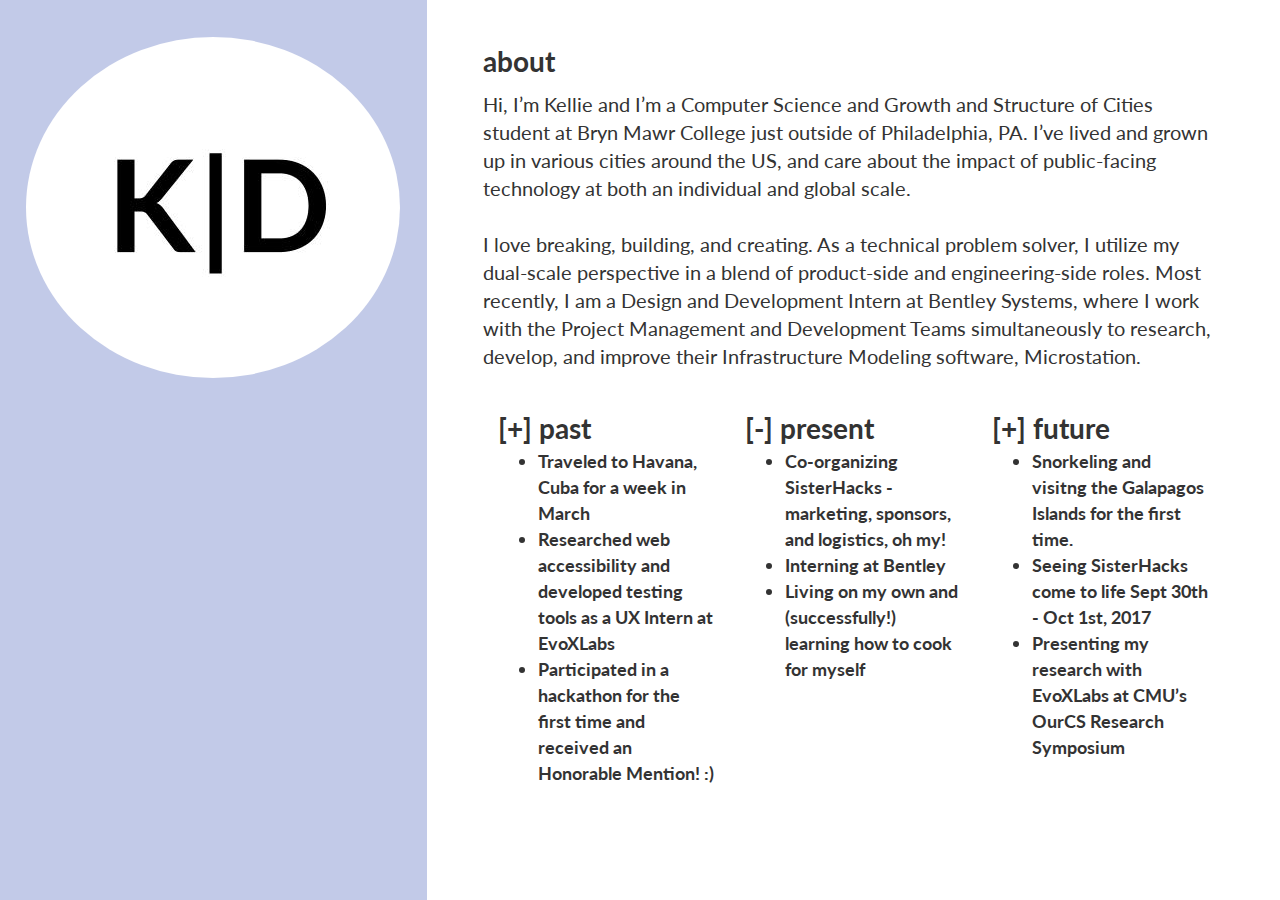
==== index.html @ 6e1221f1 "start on js reveal" ====
<!doctype html>
<!--[if lt IE 7]>      <html class="no-js lt-ie9 lt-ie8 lt-ie7" lang=""> <![endif]-->
<!--[if IE 7]>         <html class="no-js lt-ie9 lt-ie8" lang=""> <![endif]-->
<!--[if IE 8]>         <html class="no-js lt-ie9" lang=""> <![endif]-->
<!--[if gt IE 8]><!--> <html class="no-js" lang=""> <!--<![endif]-->
    <head>
        <meta charset="utf-8">
        <meta http-equiv="X-UA-Compatible" content="IE=edge,chrome=1">
        <title></title>
        <meta name="description" content="">
        <meta name="viewport" content="width=device-width, initial-scale=1">
        <link rel="apple-touch-icon" href="apple-touch-icon.png">

        <link rel="stylesheet" href="css/bootstrap.min.css">
        <link rel="stylesheet" href="css/bootstrap-theme.min.css">
        <link rel="stylesheet" href="css/main.css">
        
        <link rel="stylesheet" href="path/to/font-awesome/css/font-awesome.min.css">
        
        <link href="https://fonts.googleapis.com/css?family=Lato:400,700" rel="stylesheet">

        <script src="js/vendor/modernizr-2.8.3-respond-1.4.2.min.js"></script>
        <script src="https://ajax.googleapis.com/ajax/libs/jquery/3.2.1/jquery.min.js"></script>
        <script src="js/main.js"></script>
        
        <script>
        
        </script>
    </head>
    <body>
        <!--[if lt IE 8]>
            <p class="browserupgrade">You are using an <strong>outdated</strong> browser. Please <a href="http://browsehappy.com/">upgrade your browser</a> to improve your experience.</p>
        <![endif]-->
    <div class ="main-body">
        
<!--        Houses main icon, links, and navigation-->
        <div class = "sidebar col-sm-4">
            <div class ="initials">
                <div class="col-xl-4">
                    <img src="initials.jpg">
                </div>
            </div>
        </div>
        
        <div class = "about col-sm-8">
            <div class ="about-body">
                <div class ="title">about
                    <p></p>
                </div>
                <div class="text"> Hi, I’m Kellie and I’m a Computer Science and Growth and Structure of Cities student at Bryn Mawr College just outside of Philadelphia, PA. I’ve lived and grown up in various cities around the US, and care about the impact of public-facing technology at both an individual and global scale.
                    <br>
                    <br>
                    I love breaking, building, and creating. As a technical problem solver, I utilize my dual-scale perspective in a blend of product-side and engineering-side roles. Most recently, I am a Design and Development Intern at Bentley Systems, where I work with the Project Management and Development Teams simultaneously to research, develop, and improve their Infrastructure Modeling software, Microstation. 
                </div>
                <div class="now">
                    <div id="past" class="title past col-sm-4"> [+] past
                    <ul class="fa-ul list">
                            <li><i class="fa fa-circle" aria-hidden="true"></i>Traveled to Havana, Cuba for a week in March</li>
                            <li>Researched web accessibility and developed testing tools as a UX Intern at EvoXLabs</li>
                            <li>Participated in a hackathon for the first time and received an Honorable Mention! :) </li>
                        </ul>
                    </div>
                    <div id="present" class="title present col-sm-4"> [-] present
                        <ul class="fa-ul list">
                            <li><i class="fa fa-circle" aria-hidden="true"></i>Co-organizing SisterHacks - marketing, sponsors, and logistics, oh my!</li>
                            <li>Interning at Bentley</li>
                            <li>Living on my own and (successfully!) learning how to cook for myself</li>
                        </ul>
                    </div>
                    <div id="past" class="title future col-sm-4"> [+] future
                    <ul class="fa-ul list">
                            <li><i class="fa fa-circle" aria-hidden="true"></i>Snorkeling and visitng the Galapagos Islands for the first time.</li>
                            <li>Seeing SisterHacks come to life Sept 30th - Oct 1st, 2017</li>
                            <li>Presenting my research with EvoXLabs at CMU’s OurCS Research Symposium</li>
                        </ul>
                    </div>
                </div>
            </div>
        </div>
    </div>

<!--
    <div class="container">
       Example row of columns 
      <div class="row">
        <div class="col-md-4">
          <h2>Heading</h2>
          <p>Donec id elit non mi porta gravida at eget metus. Fusce dapibus, tellus ac cursus commodo, tortor mauris condimentum nibh, ut fermentum massa justo sit amet risus. Etiam porta sem malesuada magna mollis euismod. Donec sed odio dui. </p>
          <p><a class="btn btn-default" href="#" role="button">View details &raquo;</a></p>
        </div>
        <div class="col-md-4">
          <h2>Heading</h2>
          <p>Donec id elit non mi porta gravida at eget metus. Fusce dapibus, tellus ac cursus commodo, tortor mauris condimentum nibh, ut fermentum massa justo sit amet risus. Etiam porta sem malesuada magna mollis euismod. Donec sed odio dui. </p>
          <p><a class="btn btn-default" href="#" role="button">View details &raquo;</a></p>
       </div>
        <div class="col-md-4">
          <h2>Heading</h2>
          <p>Donec sed odio dui. Cras justo odio, dapibus ac facilisis in, egestas eget quam. Vestibulum id ligula porta felis euismod semper. Fusce dapibus, tellus ac cursus commodo, tortor mauris condimentum nibh, ut fermentum massa justo sit amet risus.</p>
          <p><a class="btn btn-default" href="#" role="button">View details &raquo;</a></p>
        </div>
      </div>
-->
        <script src="//ajax.googleapis.com/ajax/libs/jquery/1.11.2/jquery.min.js"></script>
        
        <script>window.jQuery || document.write('<script src="js/vendor/jquery-1.11.2.min.js"><\/script>')</script>

        <script src="js/vendor/bootstrap.min.js"></script>

        <script src="js/main.js"></script>

        <!-- Google Analytics: change UA-XXXXX-X to be your site's ID. -->
        <script>
            (function(b,o,i,l,e,r){b.GoogleAnalyticsObject=l;b[l]||(b[l]=
            function(){(b[l].q=b[l].q||[]).push(arguments)});b[l].l=+new Date;
            e=o.createElement(i);r=o.getElementsByTagName(i)[0];
            e.src='//www.google-analytics.com/analytics.js';
            r.parentNode.insertBefore(e,r)}(window,document,'script','ga'));
            ga('create','UA-XXXXX-X','auto');ga('send','pageview');
        </script>
    </body>
</html>
---- css/main.css ----
/* ==========================================================================
   Kellie's custom styles
   ========================================================================== */

/* GLOBAL STYLES & CONTENT WIDTHS/PADDING */

body {
    font-family: 'Lato', sans-serif;
    width: 100%;
    height: 100%;
}

.sidebar {
    background-color: #C2CAE8;
    height: 100vh;
}

.about {
    background-color: #FFF;
    height: 100vh;
}

.about-body {
    padding: 5%;
}

.now {
    padding-top: 5%;
}

/* COLORS - TEXT, BACKGROUND, & DETAILS */

.initials {
    display: flex;
    justify-content: center;
}

.initials img {
    width: 100%;
    border-radius: 50%;
    margin-top: 10%;
}

.title {
    font-weight: bold;
    font-size: 2em;
}

.text {
    font-size: 1.40em;
}

.list {
    font-size: 0.65em;
}
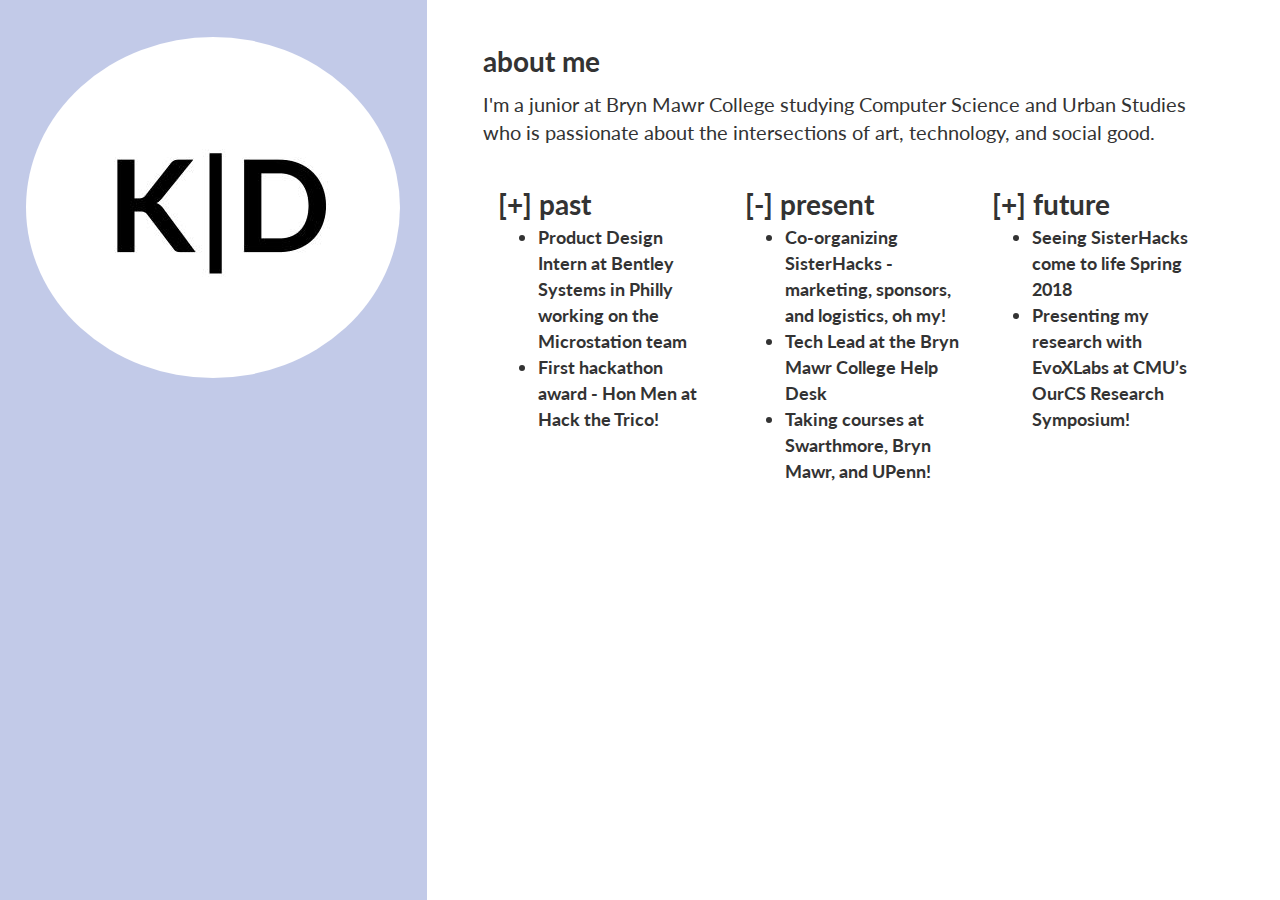
==== commit 6acbe258: "shorten bio and working on hide/show timeline" ====
--- a/index.html
+++ b/index.html
@@ -2,76 +2,87 @@
 <!--[if lt IE 7]>      <html class="no-js lt-ie9 lt-ie8 lt-ie7" lang=""> <![endif]-->
 <!--[if IE 7]>         <html class="no-js lt-ie9 lt-ie8" lang=""> <![endif]-->
 <!--[if IE 8]>         <html class="no-js lt-ie9" lang=""> <![endif]-->
-<!--[if gt IE 8]><!--> <html class="no-js" lang=""> <!--<![endif]-->
-    <head>
-        <meta charset="utf-8">
-        <meta http-equiv="X-UA-Compatible" content="IE=edge,chrome=1">
-        <title></title>
-        <meta name="description" content="">
-        <meta name="viewport" content="width=device-width, initial-scale=1">
-        <link rel="apple-touch-icon" href="apple-touch-icon.png">
+<!--[if gt IE 8]><!-->
+<html class="no-js" lang="">
+<!--<![endif]-->
 
-        <link rel="stylesheet" href="css/bootstrap.min.css">
-        <link rel="stylesheet" href="css/bootstrap-theme.min.css">
-        <link rel="stylesheet" href="css/main.css">
-        
-        <link rel="stylesheet" href="path/to/font-awesome/css/font-awesome.min.css">
-        
-        <link href="https://fonts.googleapis.com/css?family=Lato:400,700" rel="stylesheet">
+<head>
+    <meta charset="utf-8">
+    <meta http-equiv="X-UA-Compatible" content="IE=edge,chrome=1">
+    <title></title>
+    <meta name="description" content="Enthusiastic Computer Science and Urban Studies student living it up on the East Coast.">
+    <meta name="viewport" content="width=device-width, initial-scale=1">
+    <link rel="apple-touch-icon" href="apple-touch-icon.png">
 
-        <script src="js/vendor/modernizr-2.8.3-respond-1.4.2.min.js"></script>
-        <script src="https://ajax.googleapis.com/ajax/libs/jquery/3.2.1/jquery.min.js"></script>
-        <script src="js/main.js"></script>
-        
-        <script>
-        
-        </script>
-    </head>
-    <body>
-        <!--[if lt IE 8]>
-            <p class="browserupgrade">You are using an <strong>outdated</strong> browser. Please <a href="http://browsehappy.com/">upgrade your browser</a> to improve your experience.</p>
-        <![endif]-->
-    <div class ="main-body">
-        
-<!--        Houses main icon, links, and navigation-->
-        <div class = "sidebar col-sm-4">
-            <div class ="initials">
+    <link rel="stylesheet" href="css/bootstrap.min.css">
+    <link rel="stylesheet" href="css/bootstrap-theme.min.css">
+    <link rel="stylesheet" href="css/main.css">
+
+    <link rel="stylesheet" href="path/to/font-awesome/css/font-awesome.min.css">
+
+    <link href="https://fonts.googleapis.com/css?family=Lato:400,700" rel="stylesheet">
+
+    <script src="js/vendor/modernizr-2.8.3-respond-1.4.2.min.js"></script>
+    <script src="https://ajax.googleapis.com/ajax/libs/jquery/3.2.1/jquery.min.js"></script>
+    <script src="js/main.js"></script>
+
+    <script>
+        $(document).ready(function () {
+            $("pastTitle").click(function () {
+                $("pastBody").toggle();
+            });
+        });
+    </script>
+</head>
+
+<body>
+    <!--[if lt IE 8]>
+                <p class="browserupgrade">You are using an <strong>outdated</strong> browser. Please <a href="http://browsehappy.com/">upgrade your browser</a> to improve your experience.</p>
+            <![endif]-->
+    <div class="main-body">
+
+        <!--        Houses main icon, links, and navigation-->
+        <div class="sidebar col-sm-4">
+            <div class="initials">
                 <div class="col-xl-4">
                     <img src="initials.jpg">
                 </div>
             </div>
         </div>
-        
-        <div class = "about col-sm-8">
-            <div class ="about-body">
-                <div class ="title">about
+
+        <div class="about col-sm-8">
+            <div class="about-body">
+                <div class="title">about me
                     <p></p>
                 </div>
-                <div class="text"> Hi, I’m Kellie and I’m a Computer Science and Growth and Structure of Cities student at Bryn Mawr College just outside of Philadelphia, PA. I’ve lived and grown up in various cities around the US, and care about the impact of public-facing technology at both an individual and global scale.
-                    <br>
-                    <br>
-                    I love breaking, building, and creating. As a technical problem solver, I utilize my dual-scale perspective in a blend of product-side and engineering-side roles. Most recently, I am a Design and Development Intern at Bentley Systems, where I work with the Project Management and Development Teams simultaneously to research, develop, and improve their Infrastructure Modeling software, Microstation. 
+                <div class="text">
+                    I'm a junior at Bryn Mawr College studying Computer Science and Urban Studies who is passionate about the intersections of art, technology, and social good.
                 </div>
                 <div class="now">
-                    <div id="past" class="title past col-sm-4"> [+] past
-                    <ul class="fa-ul list">
-                            <li><i class="fa fa-circle" aria-hidden="true"></i>Traveled to Havana, Cuba for a week in March</li>
-                            <li>Researched web accessibility and developed testing tools as a UX Intern at EvoXLabs</li>
-                            <li>Participated in a hackathon for the first time and received an Honorable Mention! :) </li>
-                        </ul>
+                    <div id="past" class="title past col-sm-4">
+                        <div onclick="past()" id="pastTitle">[+] past</div>
+
+                        <div id="pastTitle2" style="display: none">[ -] past</div>
+
+                        <div id="pastBody">
+                            <ul class="fa-ul list">
+                                <i class="fa fa-circle" aria-hidden="true"></i>
+                                <li>Product Design Intern at Bentley Systems in Philly working on the Microstation team</li>
+                                <li>First hackathon award - Hon Men at Hack the Trico!</li>
+                            </ul>
+                        </div>
                     </div>
                     <div id="present" class="title present col-sm-4"> [-] present
                         <ul class="fa-ul list">
                             <li><i class="fa fa-circle" aria-hidden="true"></i>Co-organizing SisterHacks - marketing, sponsors, and logistics, oh my!</li>
-                            <li>Interning at Bentley</li>
-                            <li>Living on my own and (successfully!) learning how to cook for myself</li>
+                            <li>Tech Lead at the Bryn Mawr College Help Desk </li>
+                            <li>Taking courses at Swarthmore, Bryn Mawr, and UPenn!</li>
                         </ul>
                     </div>
                     <div id="past" class="title future col-sm-4"> [+] future
-                    <ul class="fa-ul list">
-                            <li><i class="fa fa-circle" aria-hidden="true"></i>Snorkeling and visitng the Galapagos Islands for the first time.</li>
-                            <li>Seeing SisterHacks come to life Sept 30th - Oct 1st, 2017</li>
-                            <li>Presenting my research with EvoXLabs at CMU’s OurCS Research Symposium</li>
+                        <ul class="fa-ul list">
+                            <li><i class="fa fa-circle" aria-hidden="true"></i>Seeing SisterHacks come to life Spring 2018</li>
+                            <li>Presenting my research with EvoXLabs at CMU’s OurCS Research Symposium!</li>
                         </ul>
                     </div>
                 </div>
@@ -79,43 +90,54 @@
         </div>
     </div>
 
-<!--
-    <div class="container">
-       Example row of columns 
-      <div class="row">
-        <div class="col-md-4">
-          <h2>Heading</h2>
-          <p>Donec id elit non mi porta gravida at eget metus. Fusce dapibus, tellus ac cursus commodo, tortor mauris condimentum nibh, ut fermentum massa justo sit amet risus. Etiam porta sem malesuada magna mollis euismod. Donec sed odio dui. </p>
-          <p><a class="btn btn-default" href="#" role="button">View details &raquo;</a></p>
-        </div>
-        <div class="col-md-4">
-          <h2>Heading</h2>
-          <p>Donec id elit non mi porta gravida at eget metus. Fusce dapibus, tellus ac cursus commodo, tortor mauris condimentum nibh, ut fermentum massa justo sit amet risus. Etiam porta sem malesuada magna mollis euismod. Donec sed odio dui. </p>
-          <p><a class="btn btn-default" href="#" role="button">View details &raquo;</a></p>
-       </div>
-        <div class="col-md-4">
-          <h2>Heading</h2>
-          <p>Donec sed odio dui. Cras justo odio, dapibus ac facilisis in, egestas eget quam. Vestibulum id ligula porta felis euismod semper. Fusce dapibus, tellus ac cursus commodo, tortor mauris condimentum nibh, ut fermentum massa justo sit amet risus.</p>
-          <p><a class="btn btn-default" href="#" role="button">View details &raquo;</a></p>
-        </div>
-      </div>
--->
-        <script src="//ajax.googleapis.com/ajax/libs/jquery/1.11.2/jquery.min.js"></script>
-        
-        <script>window.jQuery || document.write('<script src="js/vendor/jquery-1.11.2.min.js"><\/script>')</script>
+    <!--
+        <div class="container">
+           Example row of columns 
+          <div class="row">
+            <div class="col-md-4">
+              <h2>Heading</h2>
+              <p>Donec id elit non mi porta gravida at eget metus. Fusce dapibus, tellus ac cursus commodo, tortor mauris condimentum nibh, ut fermentum massa justo sit amet risus. Etiam porta sem malesuada magna mollis euismod. Donec sed odio dui. </p>
+              <p><a class="btn btn-default" href="#" role="button">View details &raquo;</a></p>
+            </div>
+            <div class="col-md-4">
+              <h2>Heading</h2>
+              <p>Donec id elit non mi porta gravida at eget metus. Fusce dapibus, tellus ac cursus commodo, tortor mauris condimentum nibh, ut fermentum massa justo sit amet risus. Etiam porta sem malesuada magna mollis euismod. Donec sed odio dui. </p>
+              <p><a class="btn btn-default" href="#" role="button">View details &raquo;</a></p>
+           </div>
+            <div class="col-md-4">
+              <h2>Heading</h2>
+              <p>Donec sed odio dui. Cras justo odio, dapibus ac facilisis in, egestas eget quam. Vestibulum id ligula porta felis euismod semper. Fusce dapibus, tellus ac cursus commodo, tortor mauris condimentum nibh, ut fermentum massa justo sit amet risus.</p>
+              <p><a class="btn btn-default" href="#" role="button">View details &raquo;</a></p>
+            </div>
+          </div>
+    -->
+    <script src="//ajax.googleapis.com/ajax/libs/jquery/1.11.2/jquery.min.js"></script>
 
-        <script src="js/vendor/bootstrap.min.js"></script>
+    <script>
+        window.jQuery || document.write('<script src="js/vendor/jquery-1.11.2.min.js"><\/script>')
+    </script>
 
-        <script src="js/main.js"></script>
+    <script src="js/vendor/bootstrap.min.js"></script>
 
-        <!-- Google Analytics: change UA-XXXXX-X to be your site's ID. -->
-        <script>
-            (function(b,o,i,l,e,r){b.GoogleAnalyticsObject=l;b[l]||(b[l]=
-            function(){(b[l].q=b[l].q||[]).push(arguments)});b[l].l=+new Date;
-            e=o.createElement(i);r=o.getElementsByTagName(i)[0];
-            e.src='//www.google-analytics.com/analytics.js';
-            r.parentNode.insertBefore(e,r)}(window,document,'script','ga'));
-            ga('create','UA-XXXXX-X','auto');ga('send','pageview');
-        </script>
-    </body>
-</html>
+    <script src="js/main.js"></script>
+
+    <!-- Google Analytics: change UA-XXXXX-X to be your site's ID. -->
+    <script>
+        (function (b, o, i, l, e, r) {
+            b.GoogleAnalyticsObject = l;
+            b[l] || (b[l] =
+                function () {
+                    (b[l].q = b[l].q || []).push(arguments)
+                });
+            b[l].l = +new Date;
+            e = o.createElement(i);
+            r = o.getElementsByTagName(i)[0];
+            e.src = '//www.google-analytics.com/analytics.js';
+            r.parentNode.insertBefore(e, r)
+        }(window, document, 'script', 'ga'));
+        ga('create', 'UA-XXXXX-X', 'auto');
+        ga('send', 'pageview');
+    </script>
+</body>
+
+</html>--- a/css/main.css
+++ b/css/main.css
@@ -59,3 +59,4 @@
 
 
 
+
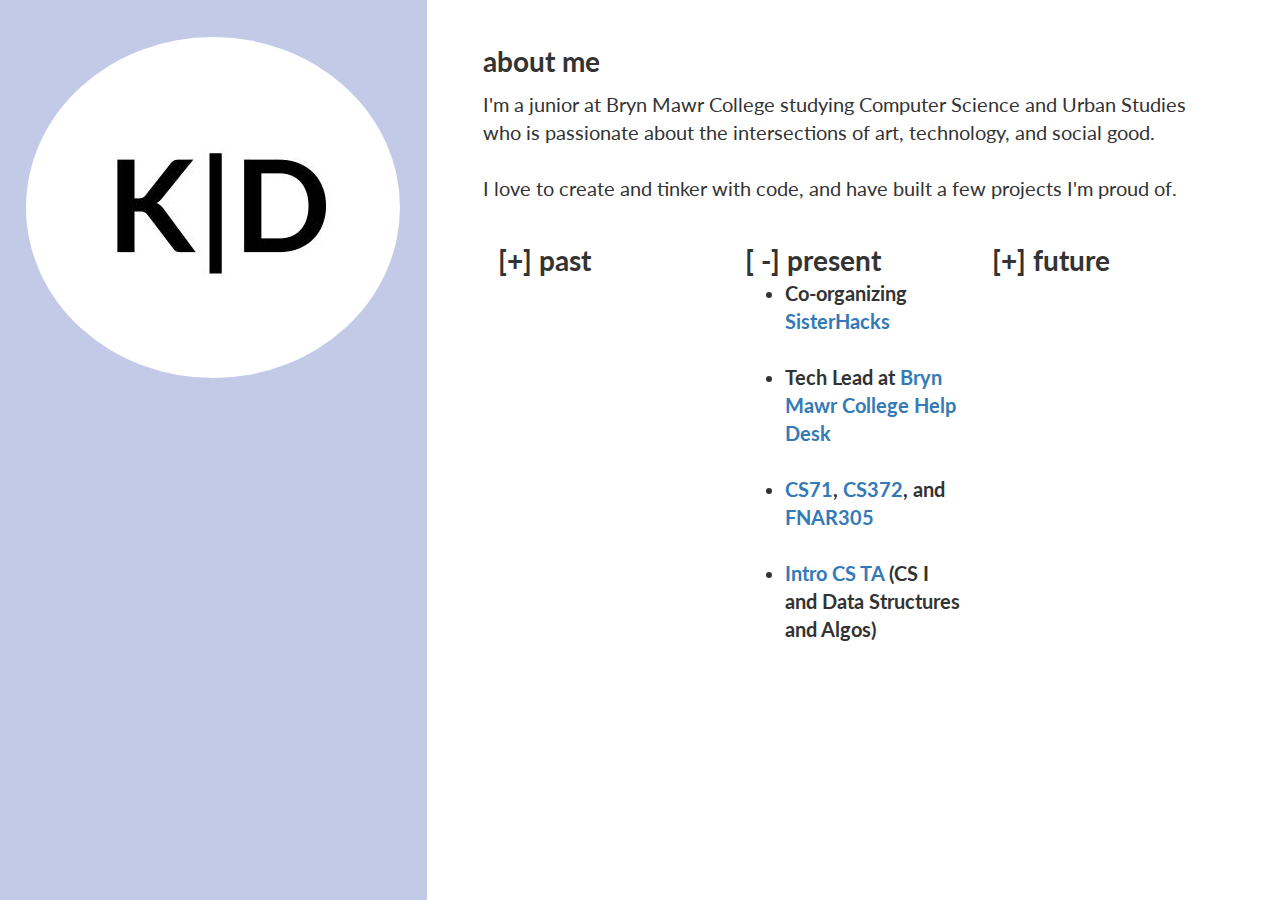
==== commit b0473e4b: "working dropdown tabs" ====
--- a/index.html
+++ b/index.html
@@ -18,7 +18,7 @@
     <link rel="stylesheet" href="css/bootstrap-theme.min.css">
     <link rel="stylesheet" href="css/main.css">
 
-    <link rel="stylesheet" href="path/to/font-awesome/css/font-awesome.min.css">
+    <link href="https://maxcdn.bootstrapcdn.com/font-awesome/4.7.0/css/font-awesome.min.css" rel="stylesheet" integrity="sha384-wvfXpqpZZVQGK6TAh5PVlGOfQNHSoD2xbE+QkPxCAFlNEevoEH3Sl0sibVcOQVnN" crossorigin="anonymous">
 
     <link href="https://fonts.googleapis.com/css?family=Lato:400,700" rel="stylesheet">
 
@@ -27,11 +27,6 @@
     <script src="js/main.js"></script>
 
     <script>
-        $(document).ready(function () {
-            $("pastTitle").click(function () {
-                $("pastBody").toggle();
-            });
-        });
     </script>
 </head>
 
@@ -57,60 +52,62 @@
                 </div>
                 <div class="text">
                     I'm a junior at Bryn Mawr College studying Computer Science and Urban Studies who is passionate about the intersections of art, technology, and social good.
+                    <br><br>
+                    I love to create and tinker with code, and have built a few projects I'm proud of. 
+                    <br>
                 </div>
                 <div class="now">
                     <div id="past" class="title past col-sm-4">
-                        <div onclick="past()" id="pastTitle">[+] past</div>
+                        <div id="pastTitle" onclick="past();">[+] past</div>
 
-                        <div id="pastTitle2" style="display: none">[ -] past</div>
+                        <div id="pastTitle2" style="display: none" onclick="past();">[ -] past</div>
 
-                        <div id="pastBody">
-                            <ul class="fa-ul list">
-                                <i class="fa fa-circle" aria-hidden="true"></i>
-                                <li>Product Design Intern at Bentley Systems in Philly working on the Microstation team</li>
-                                <li>First hackathon award - Hon Men at Hack the Trico!</li>
+                        <div id="pastBody" style="display: none; font-size: 0.7em;">
+                            <ul style="list-style-type:disc">
+                                <li>UX Intern at <a href="http://evoxlabs.org/people/kelliedinh">EvoXLabs</a> researching web accessibility</li>
+                                <br>
+                                <li>Product Design at <a href="https://www.bentley.com/en">Bentley Systems</a> on the Microstation team</li>
+                                <br>
+                                <li>First hackathon award - <a href="https://devpost.com/software/bored-at-the-bico">Honorable Mention</a> at <a href="http://hackthetri.co/">Hack the Tri-Co!</a></li>
                             </ul>
                         </div>
                     </div>
-                    <div id="present" class="title present col-sm-4"> [-] present
-                        <ul class="fa-ul list">
-                            <li><i class="fa fa-circle" aria-hidden="true"></i>Co-organizing SisterHacks - marketing, sponsors, and logistics, oh my!</li>
-                            <li>Tech Lead at the Bryn Mawr College Help Desk </li>
-                            <li>Taking courses at Swarthmore, Bryn Mawr, and UPenn!</li>
-                        </ul>
+                    <div id="present" class="title present col-sm-4">
+                        <div id="presentTitle" onclick="present();">[ -] present </div>
+
+                        <div id="presentTitle2" style="display: none" onclick="present();">[+] present</div>
+
+                        <div id="presentBody" style="font-size: 0.7em;">
+                            <ul style="list-style-type:disc">
+                                <li>Co-organizing <a href="http://sisterhacks.co/">SisterHacks</a></li>
+                                <br>
+                                <li>Tech Lead at <a href="http://www.brynmawr.edu/computing/support/HelpDesk.htm">Bryn Mawr College Help Desk</a> </li>
+                                <br>
+                                <li><a href="https://www.cs.swarthmore.edu/~zpalmer/cs71/f17/">CS71</a>, <a href="http://cs.brynmawr.edu/Courses/cs372/fall2017/">CS372</a>, and <a href="http://monumentlab.muralarts.org/">FNAR305</a></li>
+                                <br>
+                                <li><a href="http://cs.brynmawr.edu/cs113/">Intro CS TA</a> (CS I and Data Structures and Algos)</li>
+                            </ul>
+                        </div>
                     </div>
-                    <div id="past" class="title future col-sm-4"> [+] future
-                        <ul class="fa-ul list">
-                            <li><i class="fa fa-circle" aria-hidden="true"></i>Seeing SisterHacks come to life Spring 2018</li>
-                            <li>Presenting my research with EvoXLabs at CMU’s OurCS Research Symposium!</li>
-                        </ul>
+                    <div id="future" class="title future col-sm-4">
+
+                        <div id="futureTitle" onclick="future();">[+] future</div>
+
+                        <div id="futureTitle2" style="display: none" onclick="future();">[ -] future</div>
+
+                        <div id="futureBody" style="display: none; font-size: 0.7em;">
+                            <ul style="list-style-type:disc">
+                                <li>Seeing <a href="http://sisterhacks.co/">SisterHacks</a> come to life in Spring 2018</li>
+                                <br>
+                                <li>Presenting my research with EvoXLabs at <a href="http://www.cs.cmu.edu/ourcs/">CMU’s OurCS Research Symposium</a>!</li>
+                            </ul>
+                        </div>
                     </div>
                 </div>
             </div>
+        
         </div>
     </div>
-
-    <!--
-        <div class="container">
-           Example row of columns 
-          <div class="row">
-            <div class="col-md-4">
-              <h2>Heading</h2>
-              <p>Donec id elit non mi porta gravida at eget metus. Fusce dapibus, tellus ac cursus commodo, tortor mauris condimentum nibh, ut fermentum massa justo sit amet risus. Etiam porta sem malesuada magna mollis euismod. Donec sed odio dui. </p>
-              <p><a class="btn btn-default" href="#" role="button">View details &raquo;</a></p>
-            </div>
-            <div class="col-md-4">
-              <h2>Heading</h2>
-              <p>Donec id elit non mi porta gravida at eget metus. Fusce dapibus, tellus ac cursus commodo, tortor mauris condimentum nibh, ut fermentum massa justo sit amet risus. Etiam porta sem malesuada magna mollis euismod. Donec sed odio dui. </p>
-              <p><a class="btn btn-default" href="#" role="button">View details &raquo;</a></p>
-           </div>
-            <div class="col-md-4">
-              <h2>Heading</h2>
-              <p>Donec sed odio dui. Cras justo odio, dapibus ac facilisis in, egestas eget quam. Vestibulum id ligula porta felis euismod semper. Fusce dapibus, tellus ac cursus commodo, tortor mauris condimentum nibh, ut fermentum massa justo sit amet risus.</p>
-              <p><a class="btn btn-default" href="#" role="button">View details &raquo;</a></p>
-            </div>
-          </div>
-    -->
     <script src="//ajax.googleapis.com/ajax/libs/jquery/1.11.2/jquery.min.js"></script>
 
     <script>
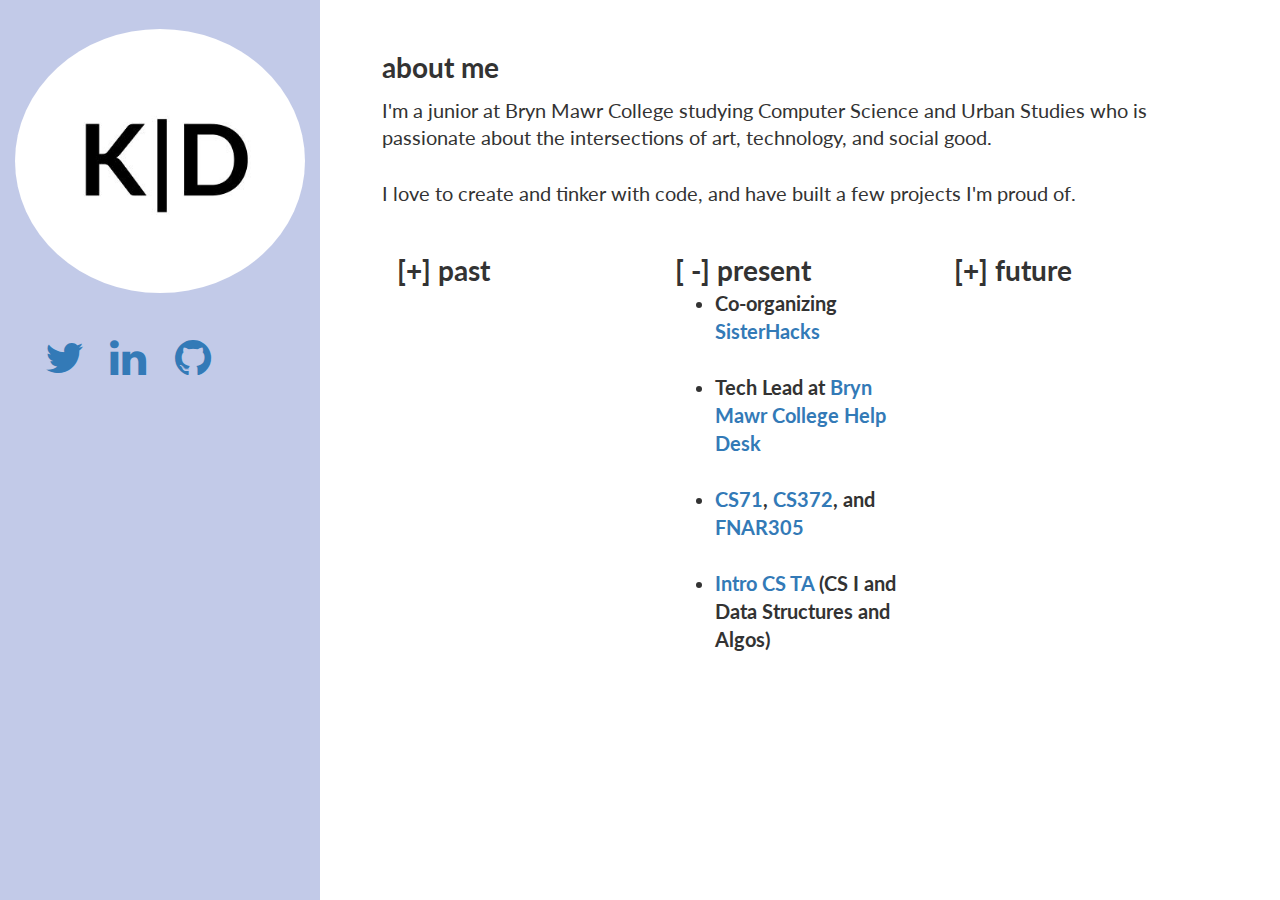
==== commit 1bb77d07: "add icons and resume" ====
--- a/index.html
+++ b/index.html
@@ -37,23 +37,36 @@
     <div class="main-body">
 
         <!--        Houses main icon, links, and navigation-->
-        <div class="sidebar col-sm-4">
+        <div class="sidebar col-md-3">
             <div class="initials">
                 <div class="col-xl-4">
                     <img src="initials.jpg">
+                    <div class="icons">
+                        <div class="col-xs-3">
+                            <a href="https://twitter.com/dinhkellie" target="_blank"><i class="fa fa-3x fa-twitter" aria-hidden="true"></i></a>
+                        </div>
+                        <div class="col-xs-3">
+                            <a href="https://linkedin.com/in/dinhkellie" target="_blank"><i class="fa fa-3x fa-linkedin" aria-hidden="true"></i></a>
+                        </div>
+                        
+                        <div class="col-xs-3">
+                            <a href="https://github.com/dinhkellie" target="_blank"><i class="fa fa-3x fa-github" aria-hidden="true"></i></a>
+                        </div>
+                        
+                    </div>
                 </div>
             </div>
         </div>
 
-        <div class="about col-sm-8">
+        <div class="about col-md-9">
             <div class="about-body">
                 <div class="title">about me
                     <p></p>
                 </div>
                 <div class="text">
                     I'm a junior at Bryn Mawr College studying Computer Science and Urban Studies who is passionate about the intersections of art, technology, and social good.
-                    <br><br>
-                    I love to create and tinker with code, and have built a few projects I'm proud of. 
+                    <br>
+                    <br> I love to create and tinker with code, and have built a few projects I'm proud of.
                     <br>
                 </div>
                 <div class="now">
@@ -105,7 +118,7 @@
                     </div>
                 </div>
             </div>
-        
+
         </div>
     </div>
     <script src="//ajax.googleapis.com/ajax/libs/jquery/1.11.2/jquery.min.js"></script>
--- a/css/main.css
+++ b/css/main.css
@@ -26,6 +26,11 @@
 
 .now {
     padding-top: 5%;
+}
+
+.icons {
+    color: black;
+    padding: 15% 5%;
 }
 
 /* COLORS - TEXT, BACKGROUND, & DETAILS */
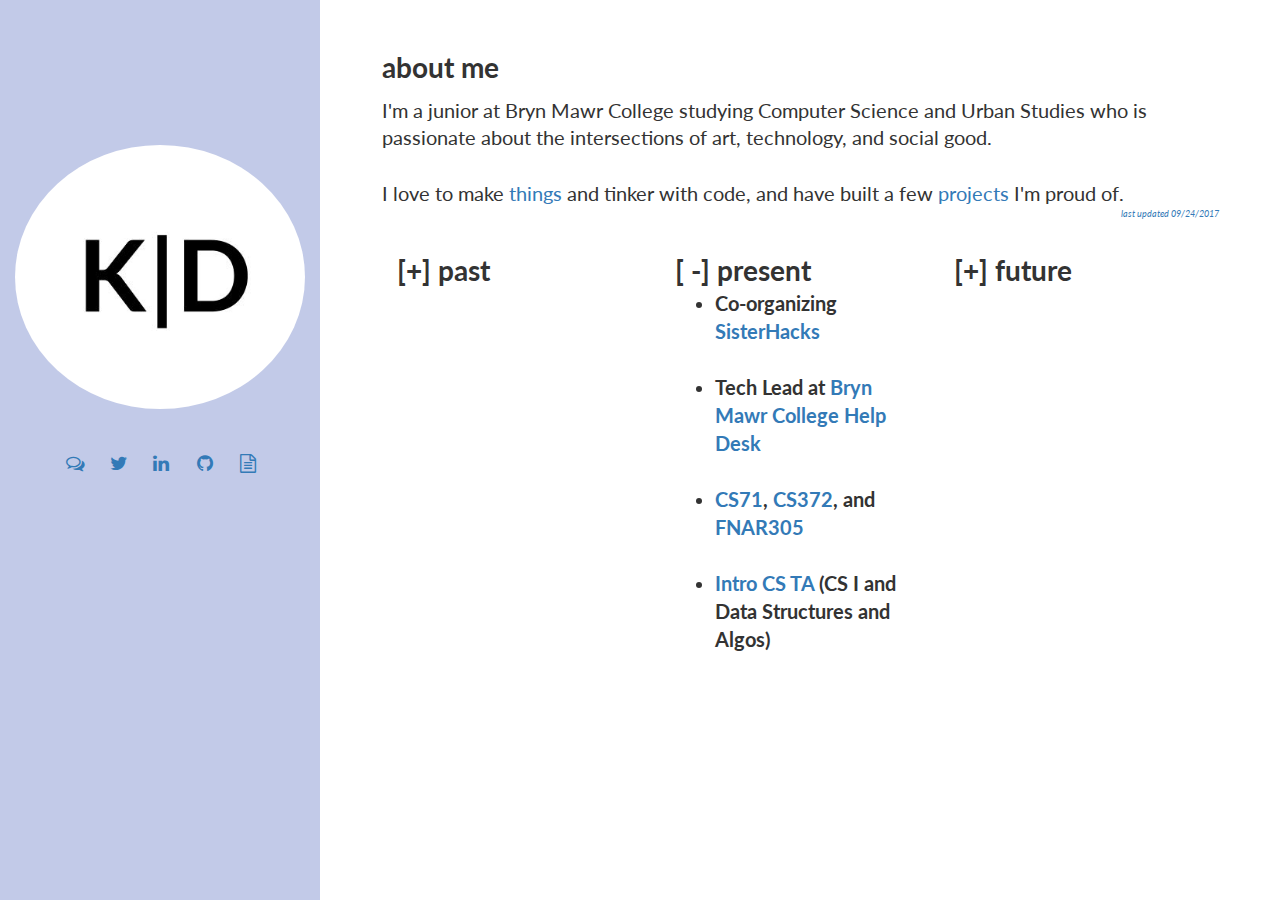
==== commit b16c9014: "working on projects page" ====
--- a/index.html
+++ b/index.html
@@ -27,6 +27,9 @@
     <script src="js/main.js"></script>
 
     <script>
+        $(document).ready(function() {
+            $('#section').fadeIn();
+        });
     </script>
 </head>
 
@@ -35,40 +38,46 @@
                 <p class="browserupgrade">You are using an <strong>outdated</strong> browser. Please <a href="http://browsehappy.com/">upgrade your browser</a> to improve your experience.</p>
             <![endif]-->
     <div class="main-body">
-
         <!--        Houses main icon, links, and navigation-->
-        <div class="sidebar col-md-3">
+        <div class="sidebar col-md-3 scrollspy">
             <div class="initials">
                 <div class="col-xl-4">
-                    <img src="initials.jpg">
+                    <a href="/">
+                        <img src="initials.jpg"></a>
                     <div class="icons">
-                        <div class="col-xs-3">
-                            <a href="https://twitter.com/dinhkellie" target="_blank"><i class="fa fa-3x fa-twitter" aria-hidden="true"></i></a>
+                        <div class="col-xs-2 col-xs-offset-1">
+                            <a href="https://m.me/dinhkellie" target="_blank"><i class="fa fa-lg fa-comments-o" aria-hidden="true"></i></a>
                         </div>
-                        <div class="col-xs-3">
-                            <a href="https://linkedin.com/in/dinhkellie" target="_blank"><i class="fa fa-3x fa-linkedin" aria-hidden="true"></i></a>
+                        <div class="col-xs-2">
+                            <a href="https://twitter.com/dinhkellie" target="_blank"><i class="fa fa-lg fa-twitter" aria-hidden="true"></i></a>
                         </div>
-                        
-                        <div class="col-xs-3">
-                            <a href="https://github.com/dinhkellie" target="_blank"><i class="fa fa-3x fa-github" aria-hidden="true"></i></a>
+                        <div class="col-xs-2">
+                            <a href="https://linkedin.com/in/dinhkellie" target="_blank"><i class="fa fa-lg fa-linkedin" aria-hidden="true"></i></a>
                         </div>
-                        
+
+                        <div class="col-xs-2">
+                            <a href="https://github.com/dinhkellie" target="_blank"><i class="fa fa-lg fa-github" aria-hidden="true"></i></a>
+                        </div>
+
+                        <div class="col-xs-2">
+                            <a class="bottom" title="" data-placement="bottom" data-toggle="tooltip" data-original-title="Seeking internships for Summer 2018!" href="Kellie_Dinh_Resume.pdf" target="_blank"><i class="fa fa-lg fa-file-text-o" aria-hidden="true"></i></a>
+                        </div>
                     </div>
                 </div>
             </div>
         </div>
 
-        <div class="about col-md-9">
-            <div class="about-body">
+        <div id="section" class="section col-md-9">
+            <div class="section-body">
                 <div class="title">about me
                     <p></p>
                 </div>
                 <div class="text">
                     I'm a junior at Bryn Mawr College studying Computer Science and Urban Studies who is passionate about the intersections of art, technology, and social good.
                     <br>
-                    <br> I love to create and tinker with code, and have built a few projects I'm proud of.
-                    <br>
+                    <br> I love to make <a href="https://www.thingiverse.com/dinhkellie/about" target="_blank">things</a> and tinker with code, and have built a few <a href="/projects.html">projects</a> I'm proud of.
                 </div>
+                <div style="font-size: 0.65em; float: right;"><i><a href="https://github.com/dinhkellie/kellie.me" target="_blank">last updated 09/24/2017</a></i></div>
                 <div class="now">
                     <div id="past" class="title past col-sm-4">
                         <div id="pastTitle" onclick="past();">[+] past</div>
@@ -77,11 +86,11 @@
 
                         <div id="pastBody" style="display: none; font-size: 0.7em;">
                             <ul style="list-style-type:disc">
-                                <li>UX Intern at <a href="http://evoxlabs.org/people/kelliedinh">EvoXLabs</a> researching web accessibility</li>
+                                <li>UX Intern at <a href="http://evoxlabs.org/people/kelliedinh" target="_blank">EvoXLabs</a> researching web accessibility</li>
                                 <br>
-                                <li>Product Design at <a href="https://www.bentley.com/en">Bentley Systems</a> on the Microstation team</li>
+                                <li>Product Design at <a href="https://www.bentley.com/en" target="_blank">Bentley Systems</a> on the Microstation team</li>
                                 <br>
-                                <li>First hackathon award - <a href="https://devpost.com/software/bored-at-the-bico">Honorable Mention</a> at <a href="http://hackthetri.co/">Hack the Tri-Co!</a></li>
+                                <li>First hackathon award - <a href="https://devpost.com/software/bored-at-the-bico" target="_blank">Honorable Mention</a> at <a href="http://hackthetri.co/">Hack the Tri-Co!</a></li>
                             </ul>
                         </div>
                     </div>
@@ -92,13 +101,13 @@
 
                         <div id="presentBody" style="font-size: 0.7em;">
                             <ul style="list-style-type:disc">
-                                <li>Co-organizing <a href="http://sisterhacks.co/">SisterHacks</a></li>
+                                <li>Co-organizing <a href="http://sisterhacks.co/" target="_blank">SisterHacks</a></li>
                                 <br>
-                                <li>Tech Lead at <a href="http://www.brynmawr.edu/computing/support/HelpDesk.htm">Bryn Mawr College Help Desk</a> </li>
+                                <li>Tech Lead at <a href="http://www.brynmawr.edu/computing/support/HelpDesk.htm" target="_blank">Bryn Mawr College Help Desk</a> </li>
                                 <br>
-                                <li><a href="https://www.cs.swarthmore.edu/~zpalmer/cs71/f17/">CS71</a>, <a href="http://cs.brynmawr.edu/Courses/cs372/fall2017/">CS372</a>, and <a href="http://monumentlab.muralarts.org/">FNAR305</a></li>
+                                <li><a href="https://www.cs.swarthmore.edu/~zpalmer/cs71/f17/" target="_blank">CS71</a>, <a href="http://cs.brynmawr.edu/Courses/cs372/fall2017/" target="_blank">CS372</a>, and <a href="http://monumentlab.muralarts.org/" target="_blank">FNAR305</a></li>
                                 <br>
-                                <li><a href="http://cs.brynmawr.edu/cs113/">Intro CS TA</a> (CS I and Data Structures and Algos)</li>
+                                <li><a href="http://cs.brynmawr.edu/cs113/" target="_blank">Intro CS TA</a> (CS I and Data Structures and Algos)</li>
                             </ul>
                         </div>
                     </div>
@@ -110,15 +119,14 @@
 
                         <div id="futureBody" style="display: none; font-size: 0.7em;">
                             <ul style="list-style-type:disc">
-                                <li>Seeing <a href="http://sisterhacks.co/">SisterHacks</a> come to life in Spring 2018</li>
+                                <li>Seeing <a href="http://sisterhacks.co/" target="_blank">SisterHacks</a> come to life in Spring 2018</li>
                                 <br>
-                                <li>Presenting my research with EvoXLabs at <a href="http://www.cs.cmu.edu/ourcs/">CMU’s OurCS Research Symposium</a>!</li>
+                                <li>Presenting my research with EvoXLabs at <a href="http://www.cs.cmu.edu/ourcs/" target="_blank">CMU’s OurCS Research Symposium</a>!</li>
                             </ul>
                         </div>
                     </div>
                 </div>
             </div>
-
         </div>
     </div>
     <script src="//ajax.googleapis.com/ajax/libs/jquery/1.11.2/jquery.min.js"></script>
@@ -130,6 +138,7 @@
     <script src="js/vendor/bootstrap.min.js"></script>
 
     <script src="js/main.js"></script>
+    <script src="js/jquery.combinedScroll.js"></script>
 
     <!-- Google Analytics: change UA-XXXXX-X to be your site's ID. -->
     <script>
--- a/css/main.css
+++ b/css/main.css
@@ -15,12 +15,27 @@
     height: 100vh;
 }
 
-.about {
+.section {
     background-color: #FFF;
     height: 100vh;
 }
 
-.about-body {
+#section {
+    opacity: 1;
+    -webkit-transition: opacity 2s ease-in;
+    -moz-transition: opacity 2s ease-in;
+    -o-transition: opacity 2s ease-in;
+    -ms-transition: opacity 2s ease-in;
+    transition: opacity 2s ease-in;
+}
+
+/*
+#section load {
+    opacity: 1;
+}
+*/
+
+.section-body {
     padding: 5%;
 }
 
@@ -43,7 +58,7 @@
 .initials img {
     width: 100%;
     border-radius: 50%;
-    margin-top: 10%;
+    margin-top: 50%;
 }
 
 .title {
@@ -59,9 +74,13 @@
     font-size: 0.65em;
 }
 
+footer {
+    position: absolute;
+    overflow: hidden;
+    bottom: 0;
+    padding-left: 1em;
+}
 
 
 
 
-
-
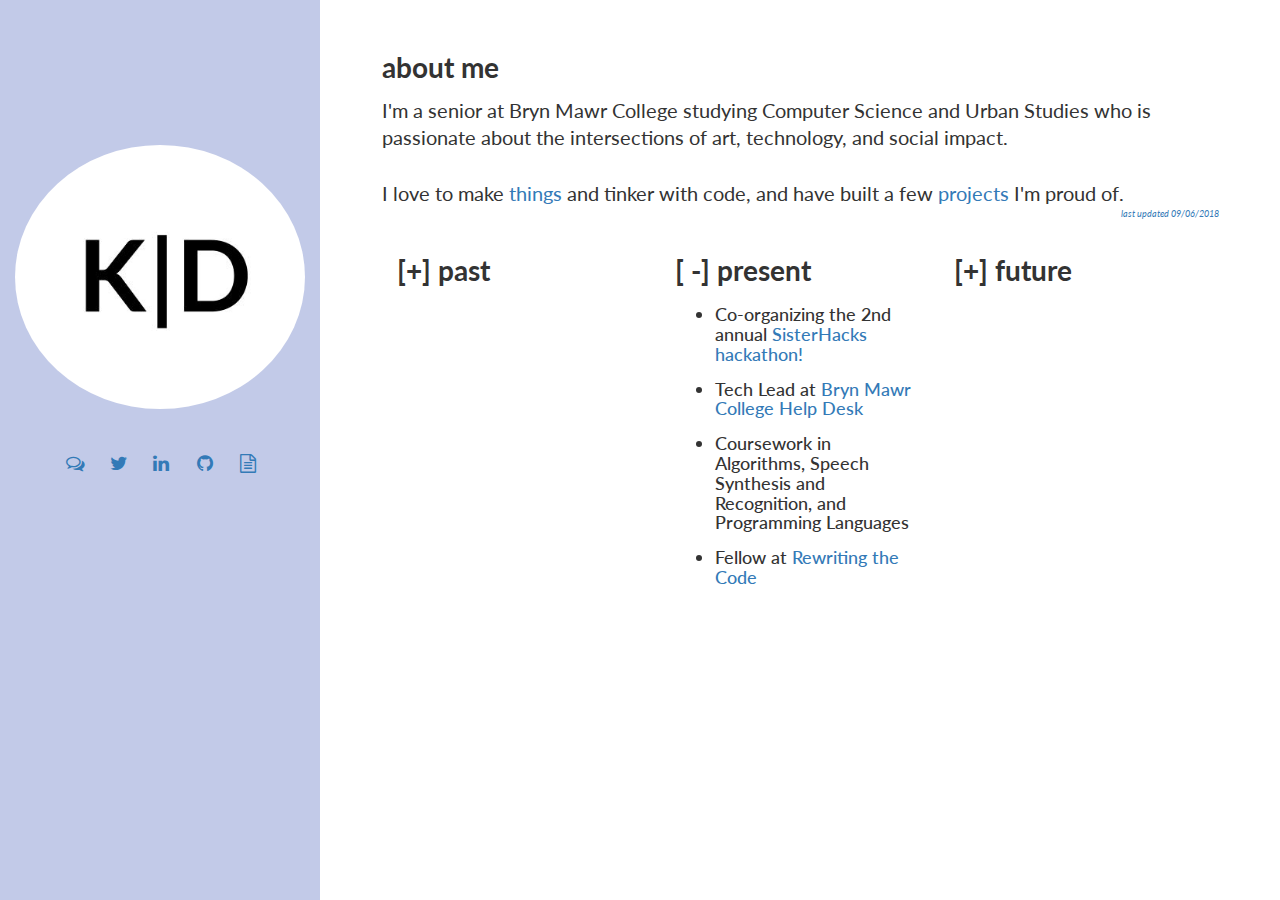
==== commit e30accbb: "update work section" ====
--- a/index.html
+++ b/index.html
@@ -43,7 +43,7 @@
             <div class="initials">
                 <div class="col-xl-4">
                     <a href="/">
-                        <img src="initials.jpg"></a>
+                        <img src="assets/initials.jpg"></a>
                     <div class="icons">
                         <div class="col-xs-2 col-xs-offset-1">
                             <a href="https://m.me/dinhkellie" target="_blank"><i class="fa fa-lg fa-comments-o" aria-hidden="true"></i></a>
@@ -60,7 +60,7 @@
                         </div>
 
                         <div class="col-xs-2">
-                            <a class="bottom" title="" data-placement="bottom" data-toggle="tooltip" data-original-title="Seeking internships for Summer 2018!" href="Kellie_Dinh_Resume.pdf" target="_blank"><i class="fa fa-lg fa-file-text-o" aria-hidden="true"></i></a>
+                            <a class="bottom" title="" data-placement="bottom" data-toggle="tooltip" data-original-title="Seeking full time SWE roles for Fall 2019!" href="assets/Kellie.Dinh.Resume.pdf" target="_blank"><i class="fa fa-lg fa-file-text-o" aria-hidden="true"></i></a>
                         </div>
                     </div>
                 </div>
@@ -73,11 +73,11 @@
                     <p></p>
                 </div>
                 <div class="text">
-                    I'm a junior at Bryn Mawr College studying Computer Science and Urban Studies who is passionate about the intersections of art, technology, and social good.
+                    I'm a senior at Bryn Mawr College studying Computer Science and Urban Studies who is passionate about the intersections of art, technology, and social impact. 
                     <br>
                     <br> I love to make <a href="https://www.thingiverse.com/dinhkellie/about" target="_blank">things</a> and tinker with code, and have built a few <a href="/projects.html">projects</a> I'm proud of.
                 </div>
-                <div style="font-size: 0.65em; float: right;"><i><a href="https://github.com/dinhkellie/kellie.me" target="_blank">last updated 09/24/2017</a></i></div>
+                <div style="font-size: 0.65em; float: right;"><i><a href="https://github.com/dinhkellie/kellie.me" target="_blank">last updated 09/06/2018</a></i></div>
                 <div class="now">
                     <div id="past" class="title past col-sm-4">
                         <div id="pastTitle" onclick="past();">[+] past</div>
@@ -86,11 +86,9 @@
 
                         <div id="pastBody" style="display: none; font-size: 0.7em;">
                             <ul style="list-style-type:disc">
-                                <li>UX Intern at <a href="http://evoxlabs.org/people/kelliedinh" target="_blank">EvoXLabs</a> researching web accessibility</li>
-                                <br>
-                                <li>Product Design at <a href="https://www.bentley.com/en" target="_blank">Bentley Systems</a> on the Microstation team</li>
-                                <br>
-                                <li>First hackathon award - <a href="https://devpost.com/software/bored-at-the-bico" target="_blank">Honorable Mention</a> at <a href="http://hackthetri.co/">Hack the Tri-Co!</a></li>
+                                <li><h4>Software Engineer Intern at <a href="http://buzzfeed.com" target="_blank">BuzzFeed</a> developing the web and quizmaking experience</h4></li>
+                                <li><h4><a href="http://hackny.org/2018/06/announcing-the-class-of-2018-hackny-fellows/" target="_blank">hackNY Fellow '18</a> learning from prominent NYC tech leaders and working with  <a href="https://scripted.org/" target="_blank">ScriptEd </a> as a social good project.</h4></li>
+                                <li><h4>Attended my first tech community events at <a href="http://sfpc.io/" target="_blank">SFPC</a> and <a href="http://brooklynjs.com/" target="_blank">BrooklynJS!</a></h4></li>
                             </ul>
                         </div>
                     </div>
@@ -101,13 +99,13 @@
 
                         <div id="presentBody" style="font-size: 0.7em;">
                             <ul style="list-style-type:disc">
-                                <li>Co-organizing <a href="http://sisterhacks.co/" target="_blank">SisterHacks</a></li>
+                                <li><h4>Co-organizing the 2nd annual <a href="http://sisterhacks.co/" target="_blank">SisterHacks hackathon!</a></h4></li>
+                                <li><h4>Tech Lead at <a href="http://www.brynmawr.edu/computing/support/HelpDesk.htm" target="_blank">Bryn Mawr College Help Desk</a></h4></li>
+                                
+                                <li><h4>Coursework in Algorithms, Speech Synthesis and Recognition, and Programming Languages</h4></li>
+                                
+                                <li><h4>Fellow at <a href="https://rewritingthecode.org/" target="_blank">Rewriting the Code</a></h4></li>
                                 <br>
-                                <li>Tech Lead at <a href="http://www.brynmawr.edu/computing/support/HelpDesk.htm" target="_blank">Bryn Mawr College Help Desk</a> </li>
-                                <br>
-                                <li><a href="https://www.cs.swarthmore.edu/~zpalmer/cs71/f17/" target="_blank">CS71</a>, <a href="http://cs.brynmawr.edu/Courses/cs372/fall2017/" target="_blank">CS372</a>, and <a href="http://monumentlab.muralarts.org/" target="_blank">FNAR305</a></li>
-                                <br>
-                                <li><a href="http://cs.brynmawr.edu/cs113/" target="_blank">Intro CS TA</a> (CS I and Data Structures and Algos)</li>
                             </ul>
                         </div>
                     </div>
@@ -119,9 +117,9 @@
 
                         <div id="futureBody" style="display: none; font-size: 0.7em;">
                             <ul style="list-style-type:disc">
-                                <li>Seeing <a href="http://sisterhacks.co/" target="_blank">SisterHacks</a> come to life in Spring 2018</li>
-                                <br>
-                                <li>Presenting my research with EvoXLabs at <a href="http://www.cs.cmu.edu/ourcs/" target="_blank">CMU’s OurCS Research Symposium</a>!</li>
+                                <li><h4>Seeing <a href="http://sisterhacks.co/" target="_blank">SisterHacks</a> come to life in Februray 2019</h4></li>
+                                <li><h4>Attending the Grace Hopper Celebration of Women in Computing for the first time!</h4></li>
+                                <li><h4>Enjoying senior year and going to some hackathons for fun: hackNY, hackGT 💖 </h4></li>
                             </ul>
                         </div>
                     </div>
